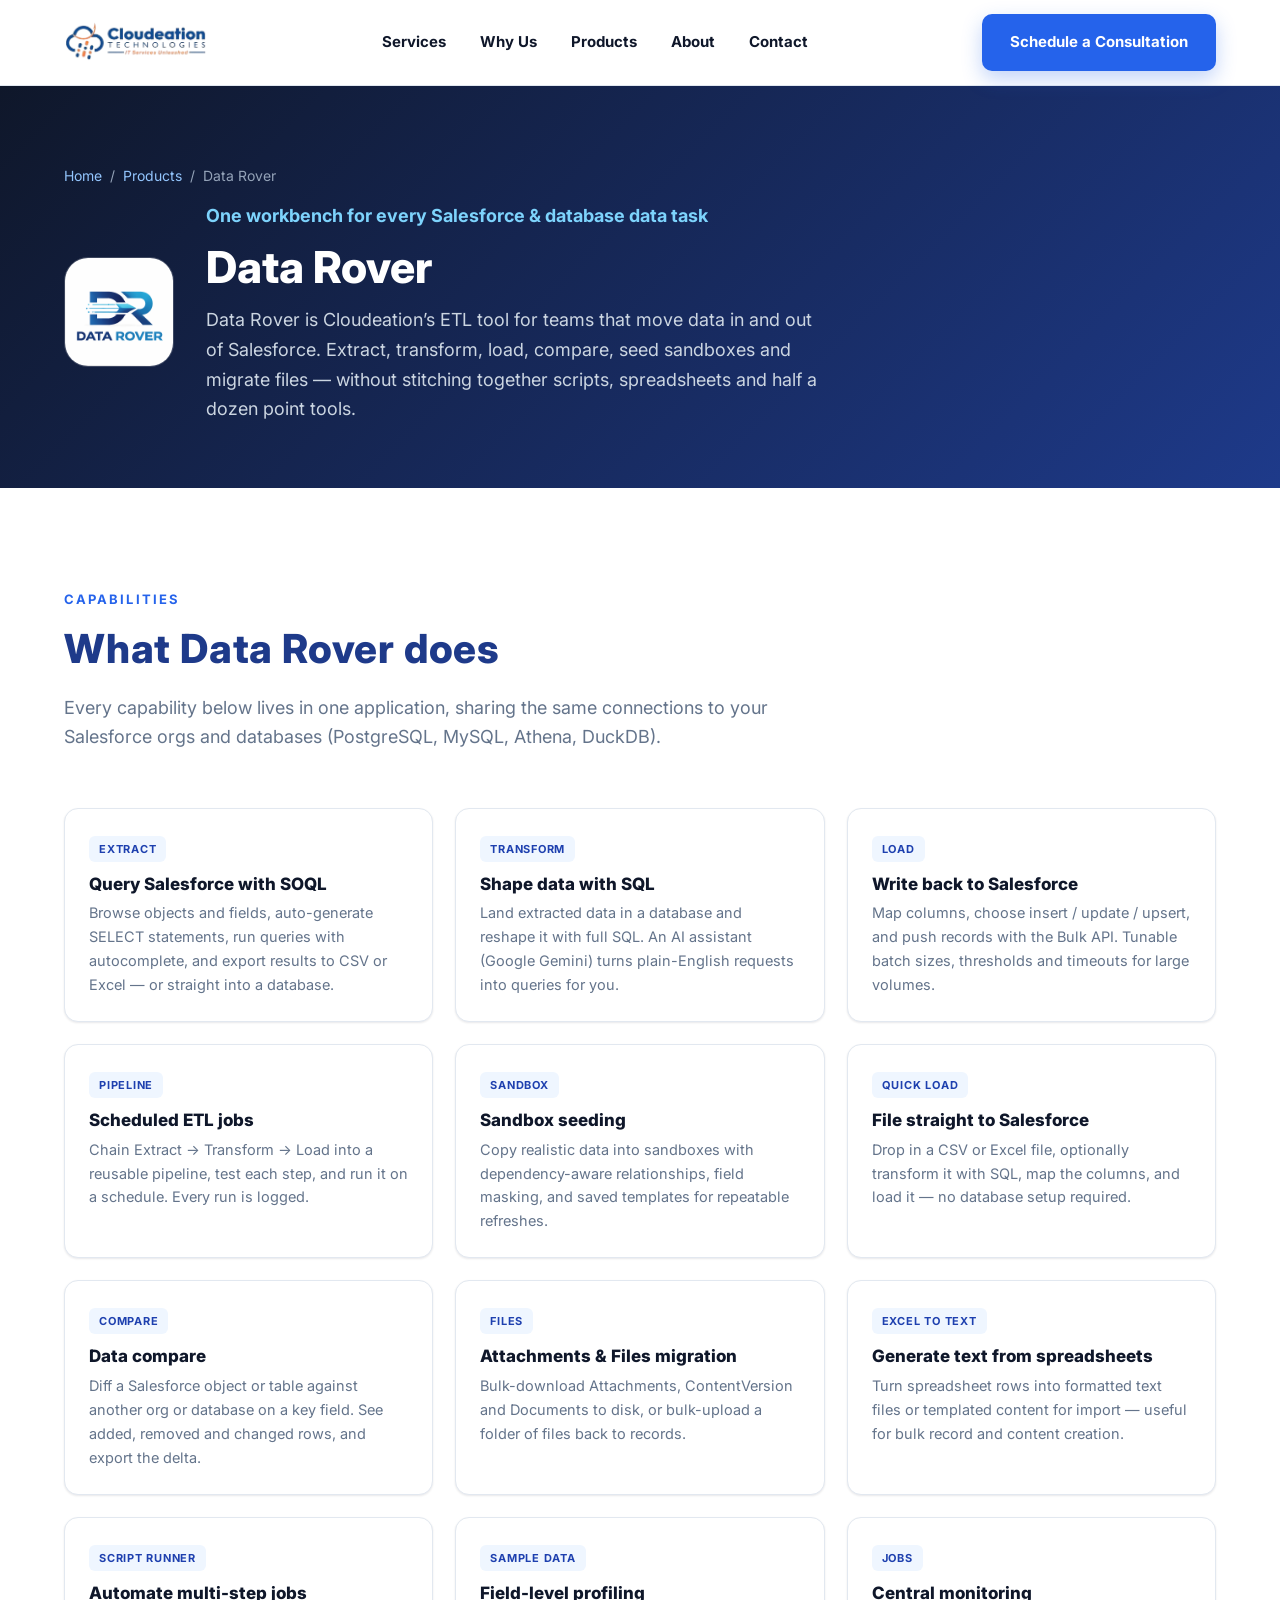
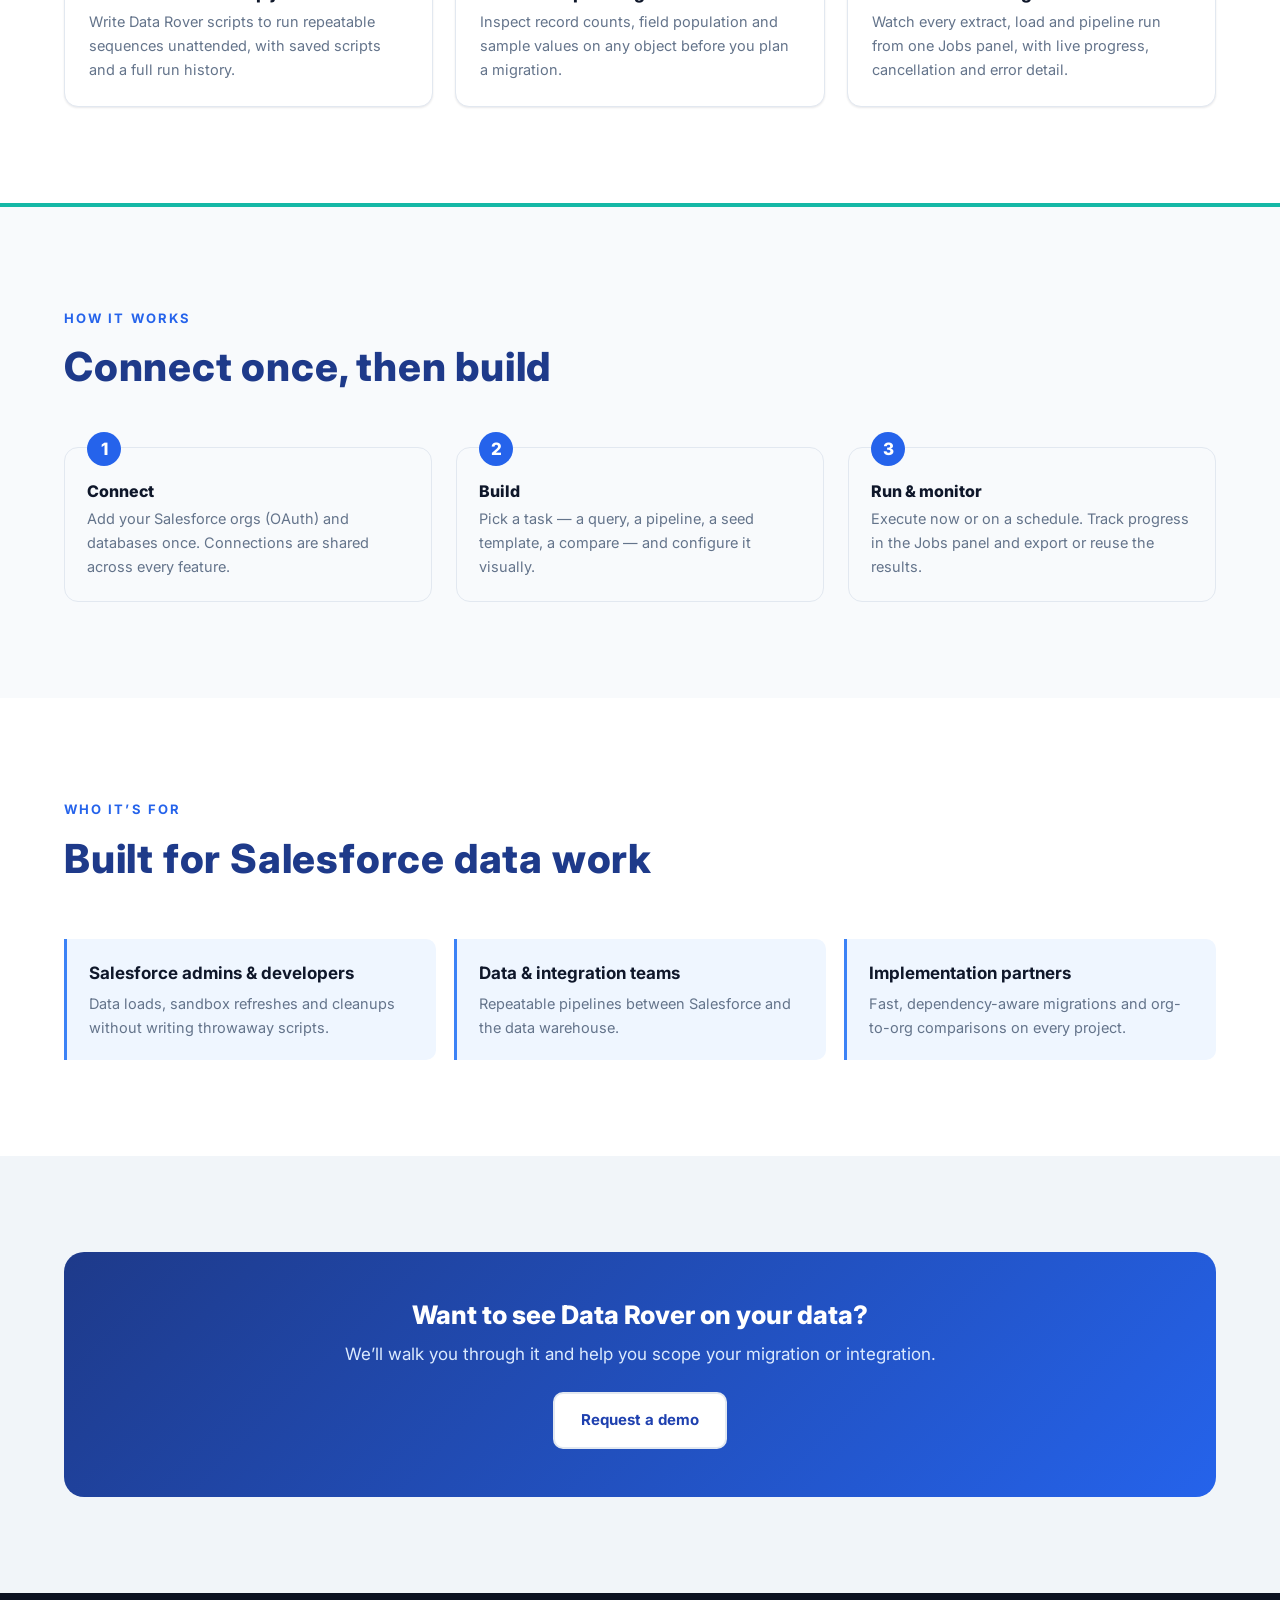
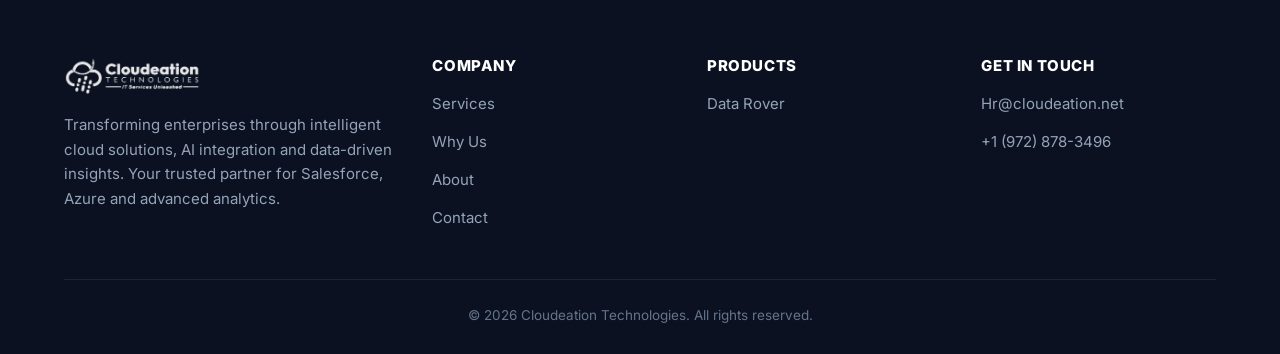
==== data-rover/index.html @ 09135144 "Rebuild cloudeation.net as a static site with Data Rover product page Fresh static rebuild (HTML/CSS" ====
<!DOCTYPE html>
<html lang="en">
<head>
  <meta charset="UTF-8" />
  <meta name="viewport" content="width=device-width, initial-scale=1.0" />
  <script>document.documentElement.classList.add('js');</script>
  <title>Data Rover | Salesforce &amp; Database ETL — Cloudeation Technologies</title>
  <meta name="description" content="Data Rover is Cloudeation's all-in-one ETL workbench for Salesforce and databases — extract, transform, load, build pipelines, seed sandboxes, migrate files and compare data from one screen." />
  <link rel="icon" href="../assets/img/favicon.svg" type="image/svg+xml" />
  <meta property="og:title" content="Data Rover — Salesforce &amp; Database ETL" />
  <meta property="og:description" content="One workbench for every Salesforce and database data task." />
  <meta property="og:type" content="website" />
  <meta property="og:url" content="https://www.cloudeation.net/data-rover/" />
  <link rel="preconnect" href="https://fonts.googleapis.com" />
  <link rel="preconnect" href="https://fonts.gstatic.com" crossorigin />
  <link href="https://fonts.googleapis.com/css2?family=Inter:wght@400;500;600;700;800&display=swap" rel="stylesheet" />
  <link rel="stylesheet" href="../assets/css/styles.css" />
  <style>
    .dr-hero { display:flex; align-items:center; gap:32px; flex-wrap:wrap; }
    .dr-hero img { width:110px; height:110px; border-radius:24px; border:1px solid rgba(255,255,255,.18); flex-shrink:0; }
    .dr-hero .kicker { color:#7dd3fc; font-weight:700; margin:0 0 10px; }
    .dr-hero h1 { margin:0 0 12px; }
    .dr-hero p { margin:0; color:#cbd5e1; max-width:620px; font-size:18px; }
    .feat-grid { display:grid; grid-template-columns:repeat(auto-fill,minmax(300px,1fr)); gap:22px; }
    .feat { border:1px solid var(--line); border-radius:14px; padding:24px; background:#fff; box-shadow:var(--shadow-sm); }
    .feat .k { display:inline-block; font-size:11px; letter-spacing:.07em; text-transform:uppercase; font-weight:700; color:var(--brand-800); background:var(--brand-50); padding:4px 10px; border-radius:6px; margin-bottom:12px; }
    .feat h3 { font-size:17px; margin:0 0 7px; }
    .feat p { margin:0; font-size:14.5px; color:var(--muted); }
    .steps { display:grid; grid-template-columns:repeat(auto-fit,minmax(240px,1fr)); gap:24px; counter-reset:s; }
    .steps div { position:relative; padding:26px 22px 22px; border:1px solid var(--line); border-radius:14px; background:var(--bg-soft); }
    .steps div::before { counter-increment:s; content:counter(s); position:absolute; top:-16px; left:22px; width:34px; height:34px; background:var(--brand-600); color:#fff; border-radius:50%; display:flex; align-items:center; justify-content:center; font-weight:800; }
    .steps h3 { margin:8px 0 6px; font-size:16px; }
    .steps p { margin:0; font-size:14.5px; color:var(--muted); }
    .who { display:grid; grid-template-columns:repeat(auto-fit,minmax(250px,1fr)); gap:18px; }
    .who div { padding:20px 22px; border-left:3px solid var(--brand-500); background:var(--brand-50); border-radius:0 10px 10px 0; }
    .who strong { display:block; margin-bottom:5px; color:var(--ink); }
    .who p { margin:0; font-size:14.5px; color:var(--muted); }
    .dr-cta { text-align:center; background:linear-gradient(135deg,#1e3a8a,#2563eb); border-radius:20px; padding:48px 28px; color:#fff; }
    .dr-cta h2 { color:#fff; margin:0 0 10px; }
    .dr-cta p { margin:0 0 24px; color:#dbeafe; font-size:17px; }
  </style>
</head>
<body>

  <header class="site-header">
    <div class="container">
      <nav class="nav" data-open="false">
        <a class="nav__logo" href="../index.html" aria-label="Cloudeation Technologies home">
          <img src="../assets/img/logo.png" alt="Cloudeation Technologies" />
        </a>
        <ul class="nav__links">
          <li><a href="../index.html#services">Services</a></li>
          <li><a href="../index.html#why">Why Us</a></li>
          <li><a href="../index.html#products">Products</a></li>
          <li><a href="../index.html#about">About</a></li>
          <li><a href="../index.html#contact">Contact</a></li>
        </ul>
        <div class="nav__actions">
          <a class="btn btn--primary" href="../index.html#contact">Schedule a Consultation</a>
        </div>
        <button class="nav__toggle" id="navToggle" aria-label="Toggle menu">
          <svg width="26" height="26" viewBox="0 0 24 24" fill="none" stroke="currentColor" stroke-width="2" stroke-linecap="round"><path d="M3 6h18M3 12h18M3 18h18"/></svg>
        </button>
      </nav>
    </div>
  </header>

  <section class="page-hero">
    <div class="container">
      <p class="crumb"><a href="../index.html">Home</a> &nbsp;/&nbsp; <a href="../index.html#products">Products</a> &nbsp;/&nbsp; Data Rover</p>
      <div class="dr-hero">
        <img src="../assets/img/data-rover-logo.png" alt="Data Rover logo" />
        <div>
          <p class="kicker">One workbench for every Salesforce &amp; database data task</p>
          <h1>Data Rover</h1>
          <p>Data Rover is Cloudeation&rsquo;s ETL tool for teams that move data in and out of Salesforce. Extract, transform, load, compare, seed sandboxes and migrate files &mdash; without stitching together scripts, spreadsheets and half a dozen point tools.</p>
        </div>
      </div>
    </div>
  </section>

  <section class="section">
    <div class="container">
      <div class="section-head reveal" style="text-align:left;margin-left:0;">
        <span class="eyebrow">Capabilities</span>
        <h2 style="text-transform:none;">What Data Rover does</h2>
        <p>Every capability below lives in one application, sharing the same connections to your Salesforce orgs and databases (PostgreSQL, MySQL, Athena, DuckDB).</p>
      </div>
      <div class="feat-grid">
        <div class="feat reveal"><span class="k">Extract</span><h3>Query Salesforce with SOQL</h3><p>Browse objects and fields, auto-generate SELECT statements, run queries with autocomplete, and export results to CSV or Excel &mdash; or straight into a database.</p></div>
        <div class="feat reveal"><span class="k">Transform</span><h3>Shape data with SQL</h3><p>Land extracted data in a database and reshape it with full SQL. An AI assistant (Google Gemini) turns plain-English requests into queries for you.</p></div>
        <div class="feat reveal"><span class="k">Load</span><h3>Write back to Salesforce</h3><p>Map columns, choose insert / update / upsert, and push records with the Bulk API. Tunable batch sizes, thresholds and timeouts for large volumes.</p></div>
        <div class="feat reveal"><span class="k">Pipeline</span><h3>Scheduled ETL jobs</h3><p>Chain Extract &rarr; Transform &rarr; Load into a reusable pipeline, test each step, and run it on a schedule. Every run is logged.</p></div>
        <div class="feat reveal"><span class="k">Sandbox</span><h3>Sandbox seeding</h3><p>Copy realistic data into sandboxes with dependency-aware relationships, field masking, and saved templates for repeatable refreshes.</p></div>
        <div class="feat reveal"><span class="k">Quick Load</span><h3>File straight to Salesforce</h3><p>Drop in a CSV or Excel file, optionally transform it with SQL, map the columns, and load it &mdash; no database setup required.</p></div>
        <div class="feat reveal"><span class="k">Compare</span><h3>Data compare</h3><p>Diff a Salesforce object or table against another org or database on a key field. See added, removed and changed rows, and export the delta.</p></div>
        <div class="feat reveal"><span class="k">Files</span><h3>Attachments &amp; Files migration</h3><p>Bulk-download Attachments, ContentVersion and Documents to disk, or bulk-upload a folder of files back to records.</p></div>
        <div class="feat reveal"><span class="k">Excel to Text</span><h3>Generate text from spreadsheets</h3><p>Turn spreadsheet rows into formatted text files or templated content for import &mdash; useful for bulk record and content creation.</p></div>
        <div class="feat reveal"><span class="k">Script Runner</span><h3>Automate multi-step jobs</h3><p>Write Data Rover scripts to run repeatable sequences unattended, with saved scripts and a full run history.</p></div>
        <div class="feat reveal"><span class="k">Sample Data</span><h3>Field-level profiling</h3><p>Inspect record counts, field population and sample values on any object before you plan a migration.</p></div>
        <div class="feat reveal"><span class="k">Jobs</span><h3>Central monitoring</h3><p>Watch every extract, load and pipeline run from one Jobs panel, with live progress, cancellation and error detail.</p></div>
      </div>
    </div>
  </section>

  <section class="section section--soft section--teal-top">
    <div class="container">
      <div class="section-head reveal" style="text-align:left;margin-left:0;">
        <span class="eyebrow">How it works</span>
        <h2 style="text-transform:none;">Connect once, then build</h2>
      </div>
      <div class="steps">
        <div class="reveal"><h3>Connect</h3><p>Add your Salesforce orgs (OAuth) and databases once. Connections are shared across every feature.</p></div>
        <div class="reveal"><h3>Build</h3><p>Pick a task &mdash; a query, a pipeline, a seed template, a compare &mdash; and configure it visually.</p></div>
        <div class="reveal"><h3>Run &amp; monitor</h3><p>Execute now or on a schedule. Track progress in the Jobs panel and export or reuse the results.</p></div>
      </div>
    </div>
  </section>

  <section class="section">
    <div class="container">
      <div class="section-head reveal" style="text-align:left;margin-left:0;">
        <span class="eyebrow">Who it&rsquo;s for</span>
        <h2 style="text-transform:none;">Built for Salesforce data work</h2>
      </div>
      <div class="who">
        <div class="reveal"><strong>Salesforce admins &amp; developers</strong><p>Data loads, sandbox refreshes and cleanups without writing throwaway scripts.</p></div>
        <div class="reveal"><strong>Data &amp; integration teams</strong><p>Repeatable pipelines between Salesforce and the data warehouse.</p></div>
        <div class="reveal"><strong>Implementation partners</strong><p>Fast, dependency-aware migrations and org-to-org comparisons on every project.</p></div>
      </div>
    </div>
  </section>

  <section class="section section--slate">
    <div class="container">
      <div class="dr-cta reveal">
        <h2>Want to see Data Rover on your data?</h2>
        <p>We&rsquo;ll walk you through it and help you scope your migration or integration.</p>
        <a class="btn btn--outline" href="../index.html#contact">Request a demo</a>
      </div>
    </div>
  </section>

  <footer class="site-footer">
    <div class="container">
      <div class="site-footer__grid">
        <div>
          <img class="flogo" src="../assets/img/logo.png" alt="Cloudeation Technologies" />
          <p>Transforming enterprises through intelligent cloud solutions, AI integration and data-driven insights. Your trusted partner for Salesforce, Azure and advanced analytics.</p>
        </div>
        <div>
          <h4>Company</h4>
          <ul>
            <li><a href="../index.html#services">Services</a></li>
            <li><a href="../index.html#why">Why Us</a></li>
            <li><a href="../index.html#about">About</a></li>
            <li><a href="../index.html#contact">Contact</a></li>
          </ul>
        </div>
        <div>
          <h4>Products</h4>
          <ul>
            <li><a href="./">Data Rover</a></li>
          </ul>
        </div>
        <div>
          <h4>Get in touch</h4>
          <ul>
            <li><a href="mailto:Hr@cloudeation.net">Hr@cloudeation.net</a></li>
            <li><a href="tel:+19728783496">+1 (972) 878-3496</a></li>
          </ul>
        </div>
      </div>
      <div class="site-footer__bottom">
        &copy; <span id="year">2026</span> Cloudeation Technologies. All rights reserved.
      </div>
    </div>
  </footer>

  <script src="../assets/js/main.js"></script>
</body>
</html>
---- assets/css/styles.css ----
/* ============================================================
   Cloudeation Technologies — site styles
   Palette: navy #0f172a / #1e3a8a, blue #2563eb / #3b82f6,
            accent orange #ea580c, teal #14b8a6, slate greys
   ============================================================ */

:root {
  --navy-950: #0b1120;
  --navy-900: #0f172a;
  --navy-800: #1e293b;
  --brand-900: #1e3a8a;
  --brand-800: #1e40af;
  --brand-700: #1d4ed8;
  --brand-600: #2563eb;
  --brand-500: #3b82f6;
  --brand-100: #dbeafe;
  --brand-50:  #eff6ff;
  --accent:    #ea580c;
  --accent-600:#c2410c;
  --teal:      #14b8a6;
  --ink:       #0f172a;
  --body:      #334155;
  --muted:     #64748b;
  --line:      #e2e8f0;
  --bg:        #ffffff;
  --bg-soft:   #f8fafc;
  --bg-slate:  #f1f5f9;
  --radius:    16px;
  --shadow-sm: 0 1px 2px rgba(15,23,42,.06), 0 1px 3px rgba(15,23,42,.04);
  --shadow-md: 0 10px 30px rgba(15,23,42,.10);
  --shadow-lg: 0 24px 60px rgba(15,23,42,.16);
  --container: 1200px;
  --font: "Inter", ui-sans-serif, system-ui, -apple-system, "Segoe UI", Roboto, "Helvetica Neue", Arial, sans-serif;
}

*, *::before, *::after { box-sizing: border-box; }

html { scroll-behavior: smooth; scroll-padding-top: 88px; -webkit-text-size-adjust: 100%; }

body {
  margin: 0;
  font-family: var(--font);
  font-size: 17px;
  line-height: 1.65;
  color: var(--body);
  background: var(--bg);
  -webkit-font-smoothing: antialiased;
}

img { max-width: 100%; display: block; }
a { color: var(--brand-600); text-decoration: none; }
a:hover { color: var(--brand-800); }

h1, h2, h3, h4 { color: var(--ink); line-height: 1.2; margin: 0 0 .5em; font-weight: 800; }

.container {
  width: 100%;
  max-width: var(--container);
  margin: 0 auto;
  padding: 0 24px;
}

.section { padding: 96px 0; }
.section--soft  { background: var(--bg-soft); }
.section--slate { background: var(--bg-slate); }
.section--navy {
  background: linear-gradient(135deg, var(--navy-900) 0%, #14213d 55%, var(--brand-900) 100%);
  color: #cbd5e1;
}
.section--teal-top { border-top: 4px solid var(--teal); }

.eyebrow {
  display: inline-block;
  font-size: 13px;
  font-weight: 700;
  letter-spacing: .16em;
  text-transform: uppercase;
  color: var(--brand-600);
  margin-bottom: 14px;
}
.section--navy .eyebrow { color: #7dd3fc; }

.section-head { max-width: 720px; margin: 0 auto 56px; text-align: center; }
.section-head h2 {
  font-size: clamp(28px, 4vw, 40px);
  text-transform: uppercase;
  letter-spacing: .02em;
  color: var(--brand-900);
}
.section--navy .section-head h2 { color: #fff; }
.section-head p { font-size: 18px; color: var(--muted); margin: 0; }
.section--navy .section-head p { color: #94a3b8; }

/* ---------- buttons ---------- */
.btn {
  display: inline-flex;
  align-items: center;
  gap: 8px;
  font-weight: 700;
  font-size: 15px;
  padding: 14px 26px;
  border-radius: 10px;
  border: 2px solid transparent;
  cursor: pointer;
  transition: transform .15s ease, background .2s ease, color .2s ease, box-shadow .2s ease;
  white-space: nowrap;
}
.btn:active { transform: translateY(1px); }
.btn--primary { background: var(--brand-600); color: #fff; box-shadow: 0 8px 20px rgba(37,99,235,.28); }
.btn--primary:hover { background: var(--brand-800); color: #fff; }
.btn--accent { background: var(--accent); color: #fff; box-shadow: 0 8px 20px rgba(234,88,12,.3); }
.btn--accent:hover { background: var(--accent-600); color: #fff; }
.btn--ghost { background: transparent; color: #fff; border-color: rgba(255,255,255,.5); }
.btn--ghost:hover { background: rgba(255,255,255,.12); color: #fff; }
.btn--outline { background: #fff; color: var(--brand-800); border-color: var(--line); }
.btn--outline:hover { border-color: var(--brand-500); color: var(--brand-800); }

/* ---------- header / nav ---------- */
.site-header {
  position: sticky;
  top: 0;
  z-index: 50;
  background: rgba(255,255,255,.92);
  backdrop-filter: saturate(180%) blur(10px);
  border-bottom: 1px solid var(--line);
}
.nav {
  display: flex;
  align-items: center;
  justify-content: space-between;
  gap: 24px;
  padding: 14px 0;
}
.nav__logo img { height: 42px; width: auto; }
.nav__links {
  display: flex;
  align-items: center;
  gap: 34px;
  list-style: none;
  margin: 0;
  padding: 0;
  font-weight: 700;
  font-size: 15px;
}
.nav__links a { color: var(--navy-900); }
.nav__links a:hover { color: var(--brand-600); }
.nav__actions { display: flex; align-items: center; gap: 12px; }
.nav__toggle {
  display: none;
  background: none;
  border: 0;
  padding: 8px;
  cursor: pointer;
  color: var(--navy-900);
}

/* ---------- hero ---------- */
.hero {
  position: relative;
  color: #e2e8f0;
  background: radial-gradient(1100px 500px at 80% -10%, rgba(59,130,246,.35), transparent 60%),
              linear-gradient(135deg, var(--navy-950) 0%, #0f1e3d 45%, var(--brand-900) 100%);
  overflow: hidden;
}
.hero::after {
  content: "";
  position: absolute;
  right: -160px; top: -160px;
  width: 520px; height: 520px;
  background: radial-gradient(circle, rgba(20,184,166,.22), transparent 70%);
  filter: blur(20px);
}
.hero__inner {
  position: relative;
  z-index: 1;
  display: grid;
  grid-template-columns: 1.1fr .9fr;
  gap: 56px;
  align-items: center;
  padding: 110px 0 120px;
}
.hero h1 {
  color: #fff;
  font-size: clamp(34px, 5.2vw, 60px);
  font-weight: 800;
  letter-spacing: -.02em;
  margin-bottom: 22px;
}
.hero h1 .grad {
  background: linear-gradient(90deg, #38bdf8, #818cf8);
  -webkit-background-clip: text; background-clip: text; color: transparent;
}
.hero p.lead { font-size: 20px; color: #cbd5e1; max-width: 560px; margin: 0 0 34px; }
.hero__cta { display: flex; flex-wrap: wrap; gap: 14px; }
.hero__panel {
  background: rgba(255,255,255,.06);
  border: 1px solid rgba(255,255,255,.14);
  border-radius: 20px;
  padding: 28px;
  backdrop-filter: blur(4px);
}
.hero__panel h3 { color: #fff; font-size: 17px; margin-bottom: 16px; }
.hero__panel ul { list-style: none; margin: 0; padding: 0; display: grid; gap: 12px; }
.hero__panel li { display: flex; gap: 10px; align-items: flex-start; color: #dbeafe; font-size: 15px; }
.hero__panel li svg { flex-shrink: 0; margin-top: 3px; color: var(--teal); }

/* ---------- logos strip ---------- */
.clients { padding: 44px 0; background: #fff; border-bottom: 1px solid var(--line); }
.clients p {
  text-align: center;
  font-size: 13px;
  letter-spacing: .14em;
  text-transform: uppercase;
  color: var(--muted);
  font-weight: 700;
  margin: 0 0 22px;
}
.clients__row {
  display: flex;
  flex-wrap: wrap;
  justify-content: center;
  gap: 18px 40px;
}
.clients__row span {
  font-weight: 800;
  font-size: 17px;
  color: #94a3b8;
  letter-spacing: .01em;
}

/* ---------- services grid ---------- */
.grid {
  display: grid;
  grid-template-columns: repeat(auto-fill, minmax(300px, 1fr));
  gap: 26px;
}
.card {
  background: #fff;
  border: 1px solid var(--line);
  border-radius: var(--radius);
  padding: 30px;
  box-shadow: var(--shadow-sm);
  transition: transform .18s ease, box-shadow .18s ease;
}
.card:hover { transform: translateY(-4px); box-shadow: var(--shadow-md); }
.card__icon {
  width: 52px; height: 52px;
  border-radius: 13px;
  display: flex; align-items: center; justify-content: center;
  background: var(--brand-50);
  color: var(--brand-600);
  margin-bottom: 18px;
}
.card__icon--accent { background: #fff7ed; color: var(--accent); }
.card__icon--teal { background: #f0fdfa; color: var(--teal); }
.card h3 { font-size: 19px; }
.card p { margin: 0; font-size: 15.5px; color: var(--muted); }

/* ---------- split feature ---------- */
.split {
  display: grid;
  grid-template-columns: 1fr 1fr;
  gap: 56px;
  align-items: center;
}
.split img { border-radius: var(--radius); box-shadow: var(--shadow-md); }
.split h2 { font-size: clamp(26px, 3.4vw, 34px); color: var(--brand-900); text-transform: uppercase; }
.split ul { list-style: none; margin: 20px 0 0; padding: 0; display: grid; gap: 16px; }
.split li { display: flex; gap: 12px; align-items: flex-start; }
.split li svg { flex-shrink: 0; margin-top: 4px; color: var(--brand-600); }
.split li strong { display: block; color: var(--ink); }
.split li span { font-size: 15px; color: var(--muted); }

/* ---------- stats ---------- */
.stats { display: grid; grid-template-columns: repeat(auto-fit, minmax(200px, 1fr)); gap: 28px; }
.stat { text-align: center; }
.stat b {
  display: block;
  font-size: clamp(34px, 5vw, 48px);
  font-weight: 800;
  color: #fff;
  line-height: 1;
}
.stat span { display: block; margin-top: 10px; font-weight: 700; color: #7dd3fc; font-size: 15px; }
.stat small { display: block; margin-top: 4px; color: #94a3b8; font-size: 13.5px; }

/* ---------- products ---------- */
.product {
  display: grid;
  grid-template-columns: auto 1fr auto;
  gap: 28px;
  align-items: center;
  background: #fff;
  border: 1px solid var(--line);
  border-radius: var(--radius);
  padding: 30px;
  box-shadow: var(--shadow-sm);
  transition: transform .18s ease, box-shadow .18s ease;
}
.product:hover { transform: translateY(-4px); box-shadow: var(--shadow-md); }
.product__logo {
  width: 84px; height: 84px;
  border-radius: 18px;
  border: 1px solid var(--line);
}
.product h3 { font-size: 22px; margin-bottom: 4px; }
.product .kicker { color: var(--brand-600); font-weight: 700; font-size: 14px; margin: 0 0 10px; }
.product p { margin: 0; color: var(--muted); font-size: 15.5px; }
.product__tags { margin-top: 14px; display: flex; flex-wrap: wrap; gap: 8px; }
.product__tags span {
  font-size: 12.5px; font-weight: 600;
  background: var(--brand-50); color: var(--brand-800);
  padding: 5px 11px; border-radius: 999px;
}

/* ---------- contact ---------- */
.contact-grid { display: grid; grid-template-columns: .9fr 1.1fr; gap: 56px; }
.contact-info h3 { color: #fff; font-size: 24px; }
.contact-info p { color: #94a3b8; }
.contact-info ul { list-style: none; margin: 24px 0 0; padding: 0; display: grid; gap: 18px; }
.contact-info li { display: flex; gap: 14px; align-items: center; color: #e2e8f0; }
.contact-info li svg { flex-shrink: 0; color: var(--teal); }
.contact-info a { color: #e2e8f0; }
.contact-info a:hover { color: #fff; }

.form { background: #fff; border-radius: 18px; padding: 30px; box-shadow: var(--shadow-lg); }
.form .row { display: grid; grid-template-columns: 1fr 1fr; gap: 16px; }
.field { margin-bottom: 16px; }
.field label { display: block; font-size: 13.5px; font-weight: 700; color: #334155; margin-bottom: 6px; }
.field input, .field textarea {
  width: 100%;
  font: inherit;
  font-size: 15px;
  padding: 12px 14px;
  border: 1px solid var(--line);
  border-radius: 10px;
  background: var(--bg-soft);
  color: var(--ink);
  transition: border-color .15s ease, box-shadow .15s ease;
}
.field input:focus, .field textarea:focus {
  outline: none;
  border-color: var(--brand-500);
  box-shadow: 0 0 0 3px rgba(59,130,246,.15);
  background: #fff;
}
.field textarea { resize: vertical; min-height: 120px; }
.form__note { font-size: 13px; color: var(--muted); margin: 10px 0 0; }
.form__status { font-size: 14px; font-weight: 600; margin: 12px 0 0; }
.form__status.ok { color: #15803d; }
.form__status.err { color: #b91c1c; }

/* ---------- footer ---------- */
.site-footer { background: var(--navy-950); color: #94a3b8; padding: 64px 0 28px; }
.site-footer__grid {
  display: grid;
  grid-template-columns: 1.4fr 1fr 1fr 1fr;
  gap: 40px;
}
.site-footer img.flogo { height: 40px; width: auto; filter: brightness(0) invert(1); opacity: .9; margin-bottom: 16px; }
.site-footer p { font-size: 15px; max-width: 340px; }
.site-footer h4 { color: #fff; font-size: 15px; letter-spacing: .04em; text-transform: uppercase; margin-bottom: 14px; }
.site-footer ul { list-style: none; margin: 0; padding: 0; display: grid; gap: 10px; }
.site-footer a { color: #94a3b8; font-size: 15px; }
.site-footer a:hover { color: #fff; }
.site-footer__bottom {
  margin-top: 48px;
  padding-top: 24px;
  border-top: 1px solid rgba(255,255,255,.08);
  text-align: center;
  font-size: 13.5px;
  color: #64748b;
}

/* ---------- page hero (subpages) ---------- */
.page-hero {
  background: linear-gradient(135deg, var(--navy-900), var(--brand-900));
  color: #cbd5e1;
  padding: 64px 0;
}
.page-hero .crumb { font-size: 14px; color: #94a3b8; margin-bottom: 14px; }
.page-hero .crumb a { color: #93c5fd; }
.page-hero h1 { color: #fff; font-size: clamp(30px, 4.4vw, 44px); margin: 0; }

/* ---------- utilities ---------- */
.center { text-align: center; }
.mt-40 { margin-top: 40px; }
/* progressive enhancement: only hide pre-animation when JS is active */
.js .reveal { opacity: 0; transform: translateY(18px); transition: opacity .6s ease, transform .6s ease; }
.js .reveal.in { opacity: 1; transform: none; }
@media (prefers-reduced-motion: reduce) {
  .js .reveal { opacity: 1; transform: none; transition: none; }
  html { scroll-behavior: auto; }
}

/* ---------- responsive ---------- */
@media (max-width: 960px) {
  .hero__inner { grid-template-columns: 1fr; gap: 40px; padding: 84px 0 90px; }
  .split { grid-template-columns: 1fr; gap: 32px; }
  .split--flip .split__media { order: -1; }
  .contact-grid { grid-template-columns: 1fr; gap: 36px; }
  .site-footer__grid { grid-template-columns: 1fr 1fr; }
}
@media (max-width: 720px) {
  .section { padding: 68px 0; }
  .nav__links, .nav__actions .btn { display: none; }
  .nav__toggle { display: inline-flex; }
  .nav[data-open="true"] .nav__links {
    display: flex;
    position: absolute;
    left: 0; right: 0; top: 100%;
    flex-direction: column;
    align-items: flex-start;
    gap: 4px;
    background: #fff;
    border-bottom: 1px solid var(--line);
    padding: 12px 24px 20px;
    box-shadow: var(--shadow-md);
  }
  .nav[data-open="true"] .nav__links a { display: block; padding: 10px 0; width: 100%; }
  .form .row { grid-template-columns: 1fr; }
  .product { grid-template-columns: 1fr; text-align: left; }
  .site-footer__grid { grid-template-columns: 1fr; }
}
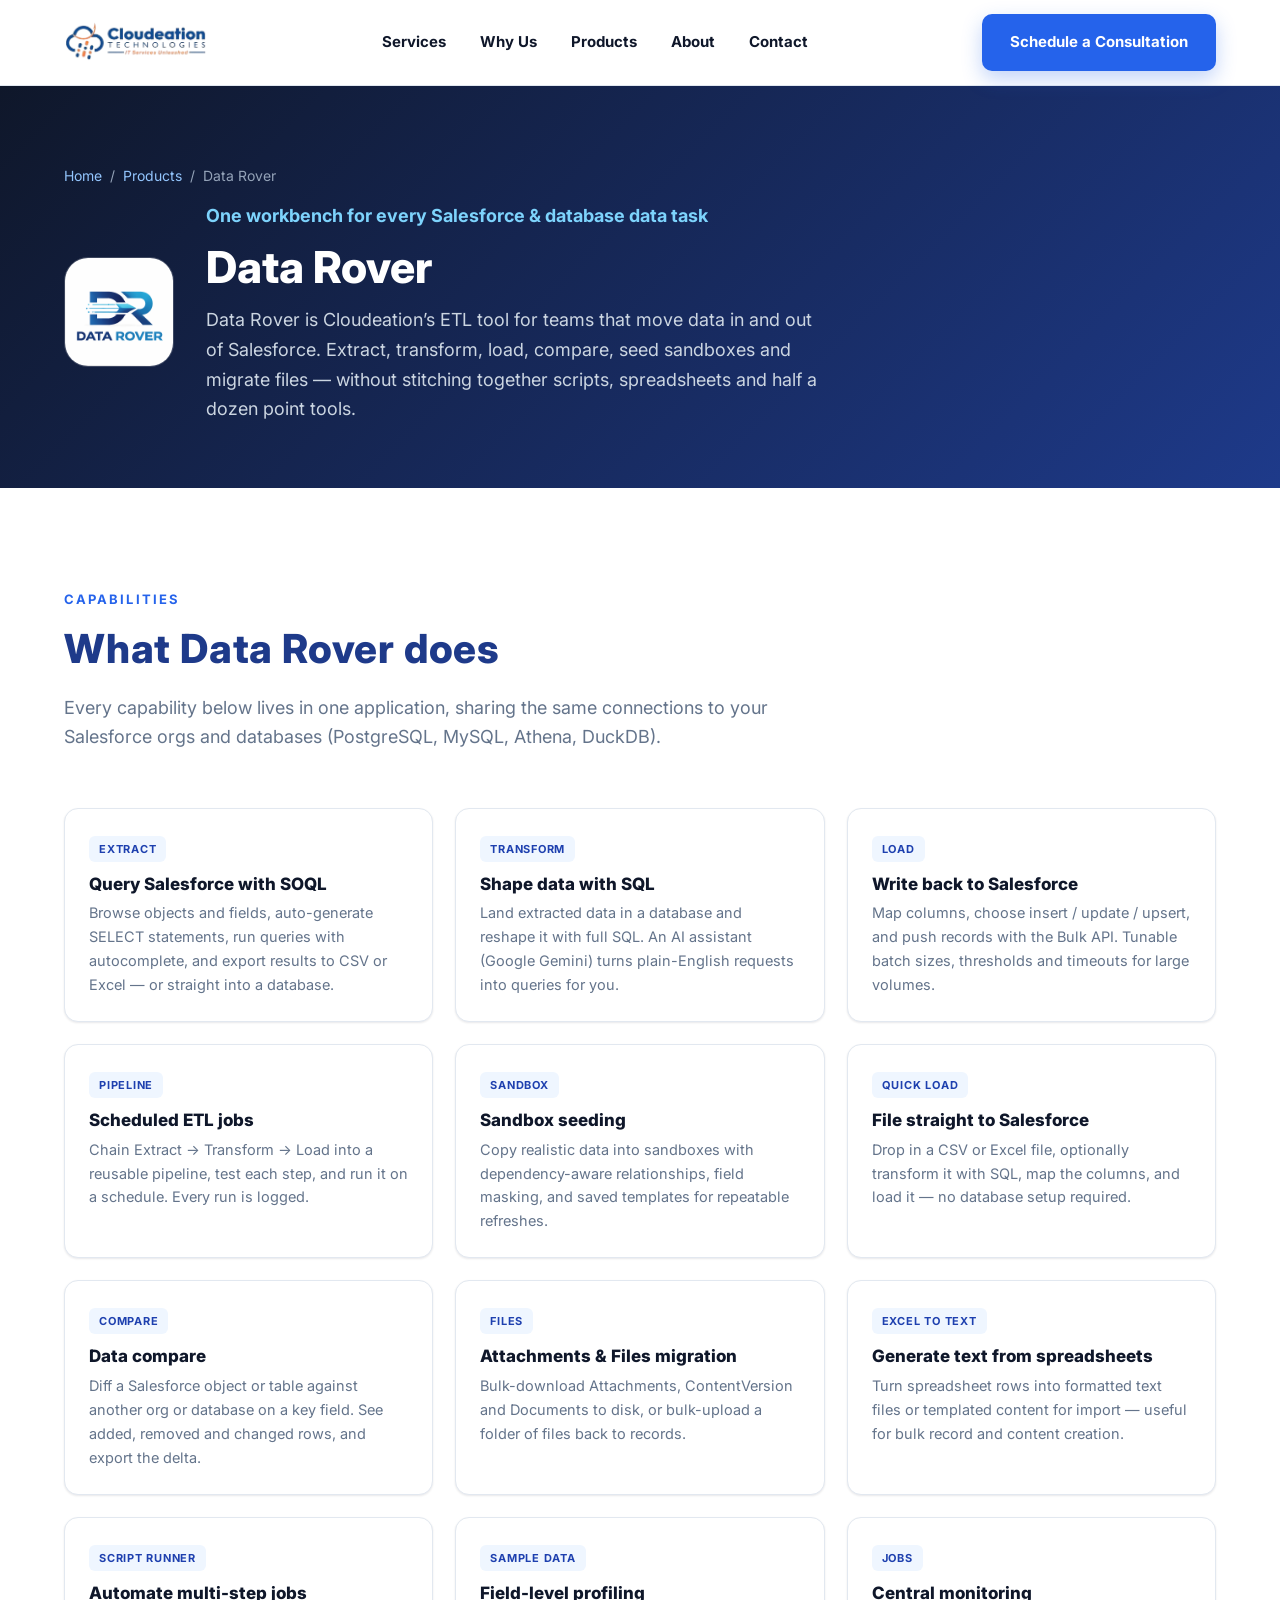
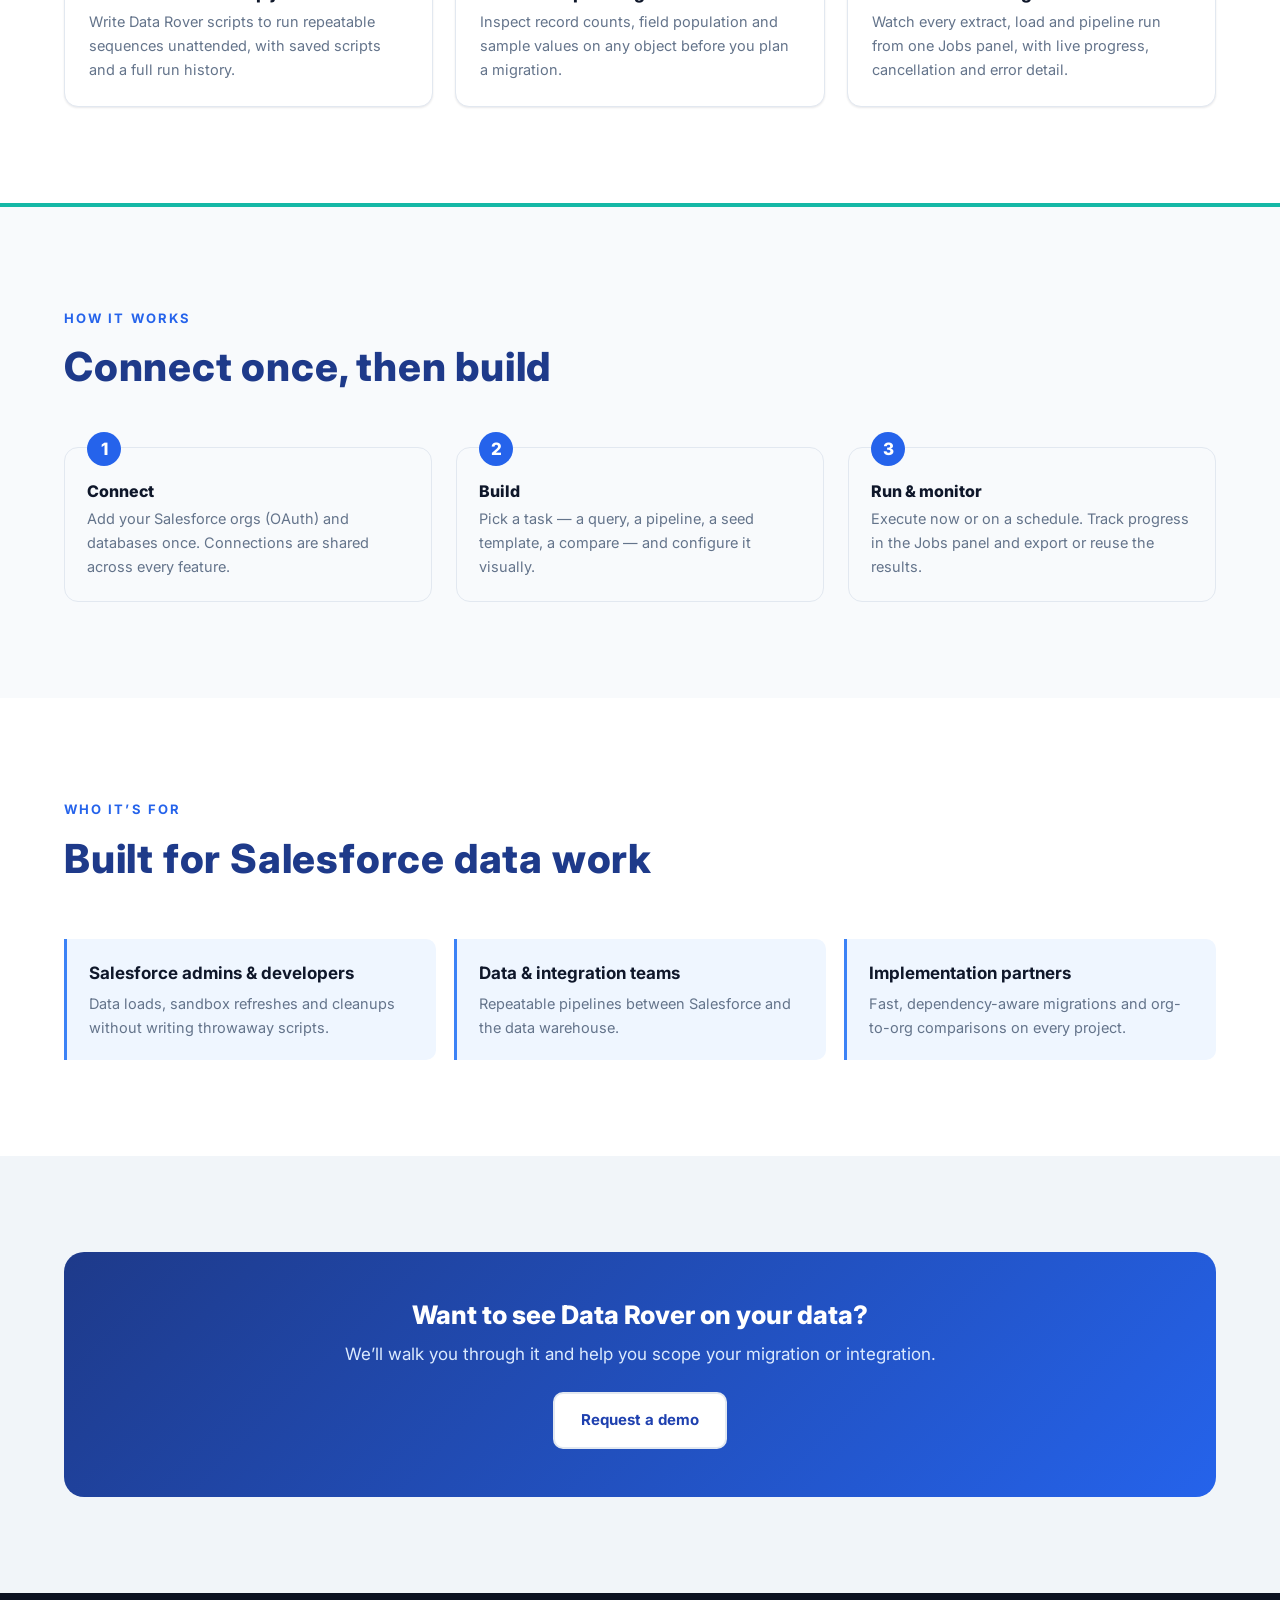
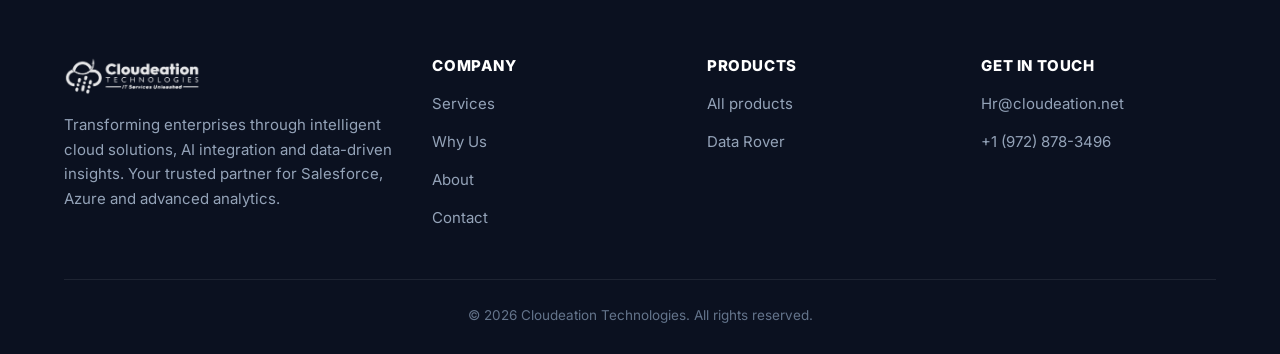
==== commit 7b814128: "Add Products page, fix stretched/oversized images - New /products/ page listing Data Rover with a "L" ====
--- a/data-rover/index.html
+++ b/data-rover/index.html
@@ -51,7 +51,7 @@
         <ul class="nav__links">
           <li><a href="../index.html#services">Services</a></li>
           <li><a href="../index.html#why">Why Us</a></li>
-          <li><a href="../index.html#products">Products</a></li>
+          <li><a href="../products/">Products</a></li>
           <li><a href="../index.html#about">About</a></li>
           <li><a href="../index.html#contact">Contact</a></li>
         </ul>
@@ -67,7 +67,7 @@
 
   <section class="page-hero">
     <div class="container">
-      <p class="crumb"><a href="../index.html">Home</a> &nbsp;/&nbsp; <a href="../index.html#products">Products</a> &nbsp;/&nbsp; Data Rover</p>
+      <p class="crumb"><a href="../index.html">Home</a> &nbsp;/&nbsp; <a href="../products/">Products</a> &nbsp;/&nbsp; Data Rover</p>
       <div class="dr-hero">
         <img src="../assets/img/data-rover-logo.png" alt="Data Rover logo" />
         <div>
@@ -160,6 +160,7 @@
         <div>
           <h4>Products</h4>
           <ul>
+            <li><a href="../products/">All products</a></li>
             <li><a href="./">Data Rover</a></li>
           </ul>
         </div>
--- a/assets/css/styles.css
+++ b/assets/css/styles.css
@@ -47,7 +47,7 @@
   -webkit-font-smoothing: antialiased;
 }
 
-img { max-width: 100%; display: block; }
+img { max-width: 100%; height: auto; display: block; }
 a { color: var(--brand-600); text-decoration: none; }
 a:hover { color: var(--brand-800); }
 
@@ -263,7 +263,17 @@
   gap: 56px;
   align-items: center;
 }
-.split img { border-radius: var(--radius); box-shadow: var(--shadow-md); }
+.split__media { align-self: center; }
+.split__media img {
+  border-radius: var(--radius);
+  box-shadow: var(--shadow-md);
+  width: 100%;
+  aspect-ratio: 4 / 3;
+  object-fit: cover;
+}
+/* about: compact square portrait */
+.split--about .split__media { max-width: 340px; margin: 0 auto; }
+.split--about .split__media img { aspect-ratio: 1 / 1; border-radius: 20px; }
 .split h2 { font-size: clamp(26px, 3.4vw, 34px); color: var(--brand-900); text-transform: uppercase; }
 .split ul { list-style: none; margin: 20px 0 0; padding: 0; display: grid; gap: 16px; }
 .split li { display: flex; gap: 12px; align-items: flex-start; }
